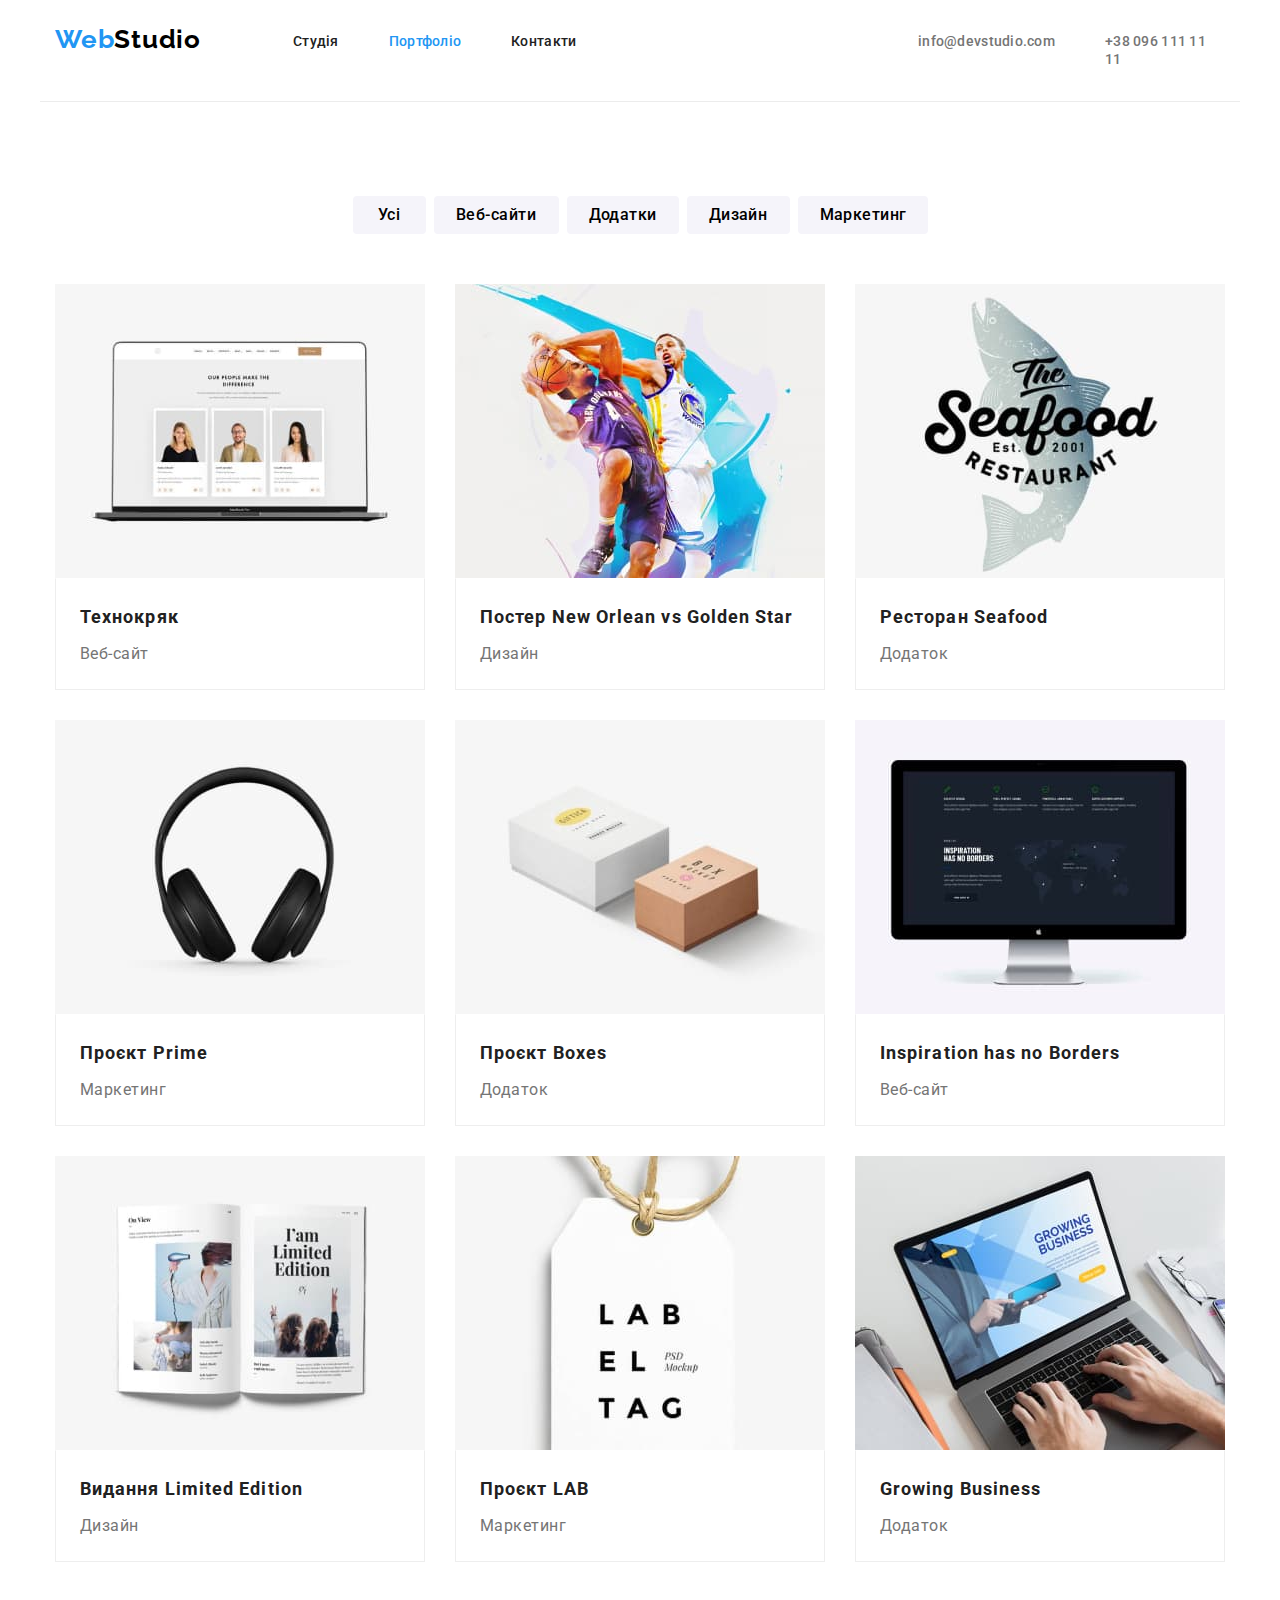
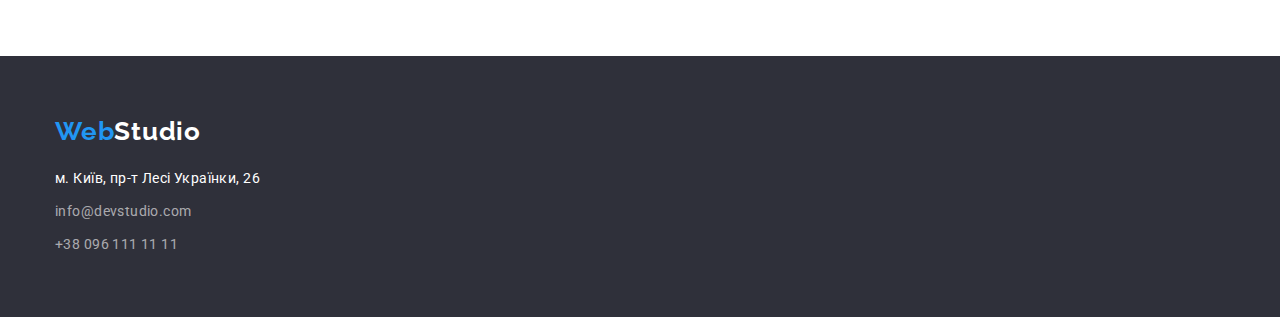
==== portfolio.html @ 36a31fe3 "summary" ====
<!DOCTYPE html>
<html lang="uk">
  <head>
    <meta charset="UTF-8">
    <meta http-equiv="X-UA-Compatible" content="IE=edge">
    <meta name="viewport" content="width=device-width, initial-scale=1.0">
    <title>Портфоліо</title>
    <link rel="preconnect" href="https://fonts.googleapis.com">
    <link rel="preconnect" href="https://fonts.gstatic.com" crossorigin>
    <link
      href="https://fonts.googleapis.com/css2?family=Raleway:wght@700&family=Roboto:wght@400;500;700;900&display=swap"
      rel="stylesheet"
    >
    <link
      rel="stylesheet"
      href="https://cdnjs.cloudflare.com/ajax/libs/modern-normalize/1.1.0/modern-normalize.min.css"
    >
    <link rel="stylesheet" href="./css/styles.css">
  </head>
  <body>
    <header>
      <div class="container header">
        <nav>
          <a href="./index.html" lang="en" class="logo link"
            ><span class="accent">Web</span>Studio</a
          >
          <ul class="navigation list">
            <li class="list-item">
              <a href="./index.html" class="nav-link studio link">Студія</a>
            </li>
            <li class="list-item">
              <a href="./portfolio.html" class="nav-link portfolio current link">Портфоліо</a>
            </li>
            <li class="list-item"><a href="#" class="nav-link contacts link">Контакти</a></li>
          </ul>
        </nav>
        <ul class="list">
          <li class="list-item mail-link">
            <a href="mailto:info@devstudio.com" lang="en" class="nav-link mail link"
              >info@devstudio.com</a
            >
          </li>
          <li class="list-item phone-link">
            <a href="tel:+380961111111" class="nav-link phone link">+38 096 111 11 11</a>
          </li>
        </ul>
      </div>
    </header>
    <main>
      <section>
        <div class="container">
          <h1 class="visually-hidden title">Наші роботи</h1>
          <ul class="buttons list">
            <li><button type="button" class="button all">Усі</button></li>
            <li><button type="button" class="button web-sites">Веб-сайти</button></li>
            <li><button type="button" class="button apps">Додатки</button></li>
            <li><button type="button" class="button design">Дизайн</button></li>
            <li><button type="button" class="button marketing">Маркетинг</button></li>
          </ul>
          <ul class="cards list">
            <li class="card">
              <img
                src="./images/technocrack.jpg"
                alt="дизайн веб-сайту Технокряк"
                width="370"
                height="294"
              >
              <div class="card-container">
              <h2 class="card-title">Технокряк</h2>
              <p class="card-description">Веб-сайт</p>
            </div>
            </li>
            <li class="card">
              <img
                src="./images/new-orlean.jpg"
                alt="дизайн постера New Orlean vs Golden Star"
                width="370"
                height="294"
              >
              <div class="card-container">
              <h2 class="card-title">Постер New Orlean vs Golden Star</h2>
              <p class="card-description">Дизайн</p>
            </div>
            </li>
            <li class="card">
              <img
                src="./images/seafood.jpg"
                alt="дизайн додатка ресторану Seafood"
                width="370"
                height="294"
              >
              <div class="card-container">
              <h2 class="card-title">Ресторан Seafood</h2>
              <p class="card-description">Додаток</p>
              </div>
            </li>
            <li class="card">
              <img
                src="./images/prime.jpg"
                alt="дизайн веб-сайту навушників Prime"
                width="370"
                height="294"
              >
              <div class="card-container">
              <h2 class="card-title">Проєкт Prime</h2>
              <p class="card-description">Маркетинг</p>
            </div>
            </li>
            <li class="card">
              <img
                src="./images/boxes.jpg"
                alt="дизайн веб-сайту проєкта Boxes"
                width="370"
                height="294"
              >
              <div class="card-container">
              <h2 class="card-title">Проєкт Boxes</h2>
              <p class="card-description">Додаток</p>
            </div>
            </li>
            <li class="card">
              <img
                src="./images/inspiration.jpg"
                alt="дизайн веб-сайту Inspiration has no Borders"
                width="370"
                height="294"
              >
              <div class="card-container">
              <h2 class="card-title">Inspiration has no Borders</h2>
              <p class="card-description">Веб-сайт</p>
            </div>
            </li>
            <li class="card">
              <img
                src="./images/limited-edition.jpg"
                alt="дизайн видання Limited Edition"
                width="370"
                height="294"
              >
              <div class="card-container">
              <h2 class="card-title">Видання Limited Edition</h2>
              <p class="card-description">Дизайн</p>
            </div>
            </li>
            <li class="card">
              <img
                src="./images/lab.jpg"
                alt="дизайн веб-сайту проєкта LAB"
                width="370"
                height="294"
              >
              <div class="card-container">
              <h2 class="card-title">Проєкт LAB</h2>
              <p class="card-description">Маркетинг</p>
            </div>
            </li>
            <li class="card">
              <img
                src="./images/growing-business.jpg"
                alt="дизайн додатка Growing Business"
                width="370"
                height="294"
              >
              <div class="card-container">
              <h2 class="card-title">Growing Business</h2>
              <p class="card-description">Додаток</p>
              </div>
            </li>
          </ul>
        </div>
      </section>
    </main>
    <footer class="footer-menu">
      <div class="container footer">
        <a href="./index.html" lang="en" class="logo link address"
          ><span class="accent">Web</span><span class="part-logo">Studio</span></a
        >
        <address>
          <ul class="address-links list">
            <li>
              <a
                href="https://goo.gl/maps/CPtrU1FHBa2aNyZL9"
                target="_blank"
                rel="noopener noreferrer nofollow"
                class="address-map link"
              >
                м. Київ, пр-т Лесі Українки, 26
              </a>
            </li>
            <li>
              <a href="mailto:info@devstudio.com" lang="en" class="address-mail link"
                >info@devstudio.com</a
              >
            </li>
            <li class="address-tel">
              <a href="tel:+380961111111" class="address-phone link">+38 096 111 11 11</a>
            </li>
          </ul>
        </address>
      </div>
    </footer>
  </body>
</html>
---- css/styles.css ----
body {
  font-family: 'Roboto', sans-serif;
  color: var(--main-color-text);
  font-size: 16px;
  background-color: var(--add-color-text);
}
:root {
  --main-color-text: #212121;
  --second-color-text: #757575;
  --accent-color-text: #2196f3;
  --add-color-text: #ffffff;
  --address-accent: rgba(255, 255, 255, 0.6);
  --studio-accent: #000000;
  --main-color-bcg: #f5f5f5;
  --second-color-bcg: #2f303a;
  --accent-color-bcg: #f5f4fa;
  --main-letter-spacing: 0.03em;
  --second-letter-spacing: 0.06em;
  --second-font-size: 14px;
  --accent-hero-button: #188ce8;
  --main-font-weight: 700;
  --second-font-weight: 500;
}
.button {
  font: inherit;
  cursor: pointer;
  font-weight: var(--second-font-weight);
  line-height: 1.62;
  border: none;
}
.button,
.our-team {
  background-color: var(--accent-color-bcg);
}
.logo {
  font-family: 'Raleway';
  font-size: 26px;
  color: var(--studio-accent);
  font-weight: var(--main-font-weight);
  line-height: 1.19;
}
.nav-link {
  font-weight: var(--second-font-weight);
  font-size: var(--second-font-size);
  letter-spacing: 0.02em;
  line-height: 1.14;
}
.nav-link:hover,
.nav-link:focus,
.nav-link:active,
.accent,
.address-mail:hover,
.address-mail:focus,
.address-mail:active,
.address-phone:hover,
.address-phone:focus,
.address-phone:active {
  color: var(--accent-color-text);
}
.button:hover,
.button:focus,
.button:active,
.hero-button {
  background-color: var(--accent-color-text);
}
.card-title {
  font-weight: var(--main-font-weight);
  font-size: 18px;
  line-height: 2;
  letter-spacing: var(--second-letter-spacing);
}
.card-description {
  line-height: 1.88;
}
.address-links {
  font-size: var(--second-font-size);
  font-style: normal;
  line-height: 1.71;
}
.address-map,
.part-logo,
.hero-title,
.hero-button,
.button:hover,
.button:focus,
.button:active {
  color: var(--add-color-text);
}
.address-mail,
.address-phone {
  color: var(--address-accent);
}
.hero,
.footer-menu {
  background-color: var(--second-color-bcg);
}
.hero-title {
  font-weight: 900;
  font-size: 44px;
  line-height: 1.36;
  letter-spacing: var(--second-letter-spacing);
  text-transform: uppercase;
}
.hero-button {
  font: inherit;
  font-weight: var(--main-font-weight);
  line-height: 1.88;
  letter-spacing: var(--second-letter-spacing);
  box-shadow: 0px 4px 4px rgba(0, 0, 0, 0.15);
  border-radius: 4px;
  border: none;
}
.hero-button:hover,
.hero-button:focus,
.hero-button:active {
  background-color: var(--accent-hero-button);
}
.benefit-title {
  font-weight: var(--main-font-weight);
  font-size: var(--second-font-size);
  line-height: 1.14;
  text-transform: uppercase;
}
.benefit-description {
  font-size: var(--second-font-size);
  line-height: 1.71;
}
.benefit-description,
.member-speciality,
.card-description,
.mail,
.phone {
  color: var(--second-color-text);
}
.title {
  font-weight: var(--main-font-weight);
  font-size: 36px;
  line-height: 1.17;
}
.visually-hidden {
  position: absolute;
  white-space: nowrap;
  width: 1px;
  height: 1px;
  overflow: hidden;
  border: 0;
  padding: 0;
  clip: rect(0 0 0 0);
  clip-path: inset(50%);
  margin: -1px;
}
.list {
  list-style-type: none;
}
.link {
  text-decoration: none;
}
.contacts,
.portfolio,
.studio {
  color: var(--main-color-text);
}
.current {
  color: var(--accent-color-text);
}
.team-card {
  background-color: var(--add-color-text);
  box-shadow: 0px 1px 3px rgba(0, 0, 0, 0.12), 0px 1px 1px rgba(0, 0, 0, 0.14),
    0px 2px 1px rgba(0, 0, 0, 0.2);
  border-radius: 0px 0px 4px 4px;
  width: 270px;
}
.card {
  width: 370px;
}
.team-member {
  font-weight: var(--second-font-weight);
  font-size: 16px;
  line-height: 1.19;
}
.member-speciality {
  line-height: 1.19;
}
.logo,
.benefit-title,
.benefit-description,
.title,
.team-member,
.member-speciality,
.address-links,
.button,
.card-description {
  letter-spacing: var(--main-letter-spacing);
}
.container {
  width: 100%;
  max-width: 1200px;
  margin: 0 auto;
  padding: 94px 15px;
}
.logo {
  display: inline-block;
  margin-right: 93px;
  margin-top: 24px;
  margin-bottom: 25px;
  width: 145px;
}
.item {
  margin-right: 30px;
}
.list-item {
  margin-right: 50px;
}
ul {
  padding-left: 0;
}
h1,
h2,
h3,
p,
ul {
  margin-top: 0;
  margin-bottom: 0;
}
.nav-link {
  padding: 0;
}
.navigation {
  width: 281px;
}
.address-links {
  flex-direction: column;
}
.top-page {
  padding: 0 15px;
}
.cards {
  padding: 0;
  margin: 0;
  display: flex;
  flex-wrap: wrap;
  margin-left: -30px;
  margin-top: -30px;
}
.cards > .card {
  flex-basis: calc(100% / 3 - 30px);
  margin-left: 30px;
  margin-top: 30px;
}
.buttons {
  display: flex;
  width: 575px;
  margin-right: auto;
  margin-left: auto;
  margin-bottom: 50px;
}
.button {
  align-items: center;
  margin-bottom: 0px;
  padding: 6px 22px;
  margin-right: 8px;
  border-radius: 4px;
}
.all {
  width: 73px;
  padding: 6px 25px;
}
.web-sites {
  width: 125px;
}
.apps {
  width: 112px;
}
.design {
  width: 103px;
}
.marketing {
  width: 130px;
}
.buttons > .button {
  padding: 0;
  margin: 0;
}
.buttons:last-child {
  margin-right: 0;
}
.container.footer {
  padding-top: 60px;
  padding-bottom: 60px;
}
.logo.address {
  margin-bottom: 20px;
}
.address-map,
.address-phone,
.address-mail {
  display: inline-block;
  margin-bottom: 9px;
}
.card-title {
  margin: 20px 24px 4px 24px;
}
.card-description {
  margin: 0 24px 20px 24px;
}
ul {
  display: flex;
}
.hero-button {
  display: flex;
  margin: 0 auto;
  width: 216px;
  padding: 10px 32px;
  text-align: center;
  align-items: center;
  white-space: nowrap;
}
.hero-title {
  width: 696px;
  margin: 0 auto;
  text-align: center;
  margin-bottom: 30px;
}
.container.hero {
  padding-top: 200px;
  padding-bottom: 200px;
}
.examples-work {
  padding-top: 0;
}
.work,
.team {
  margin-bottom: 50px;
  text-align: center;
}
.team-member,
.member-speciality {
  text-align: center;
}
.container.header {
  padding-bottom: 0px;
}
.benefit-title {
  margin-bottom: 10px;
}
.team-card:last-child,
.designing {
  margin-right: 0px;
}
.team-member {
  margin: 30px 70px 10px 71px;
  white-space: nowrap;
}
.member-speciality {
  margin: 0px 70px 30px 70px;
  white-space: nowrap;
}
.logo.address {
  margin-top: 0px;
  margin-right: 0px;
}
.benefit-description {
  width: 270px;
}
.developer {
  margin-right: 61px;
  margin-left: 62px;
}
.marketolog {
  margin-right: 97px;
  margin-left: 97px;
  width: 76px;
}
.designer {
  margin-right: 91px;
  margin-left: 92px;
}
.container.header {
  display: flex;
  padding: 0px 15px;
}
nav {
  display: flex;
}
.navigation {
  margin: 32px 344px 32px 0px;
}
.list-item:last-child {
  margin-right: 0px;
}
.mail-link {
  margin: 32px 50px 32px 0px;
}
.phone-link {
  margin: 32px 0px;
}
.address-phone {
  margin-bottom: 0px;
}
.container.header {
  border-bottom: 1px solid #ececec;
}
.card-container {
  border: 1px solid #eeeeee;
  border-top-color: transparent;
}
img {
  display: block;
}
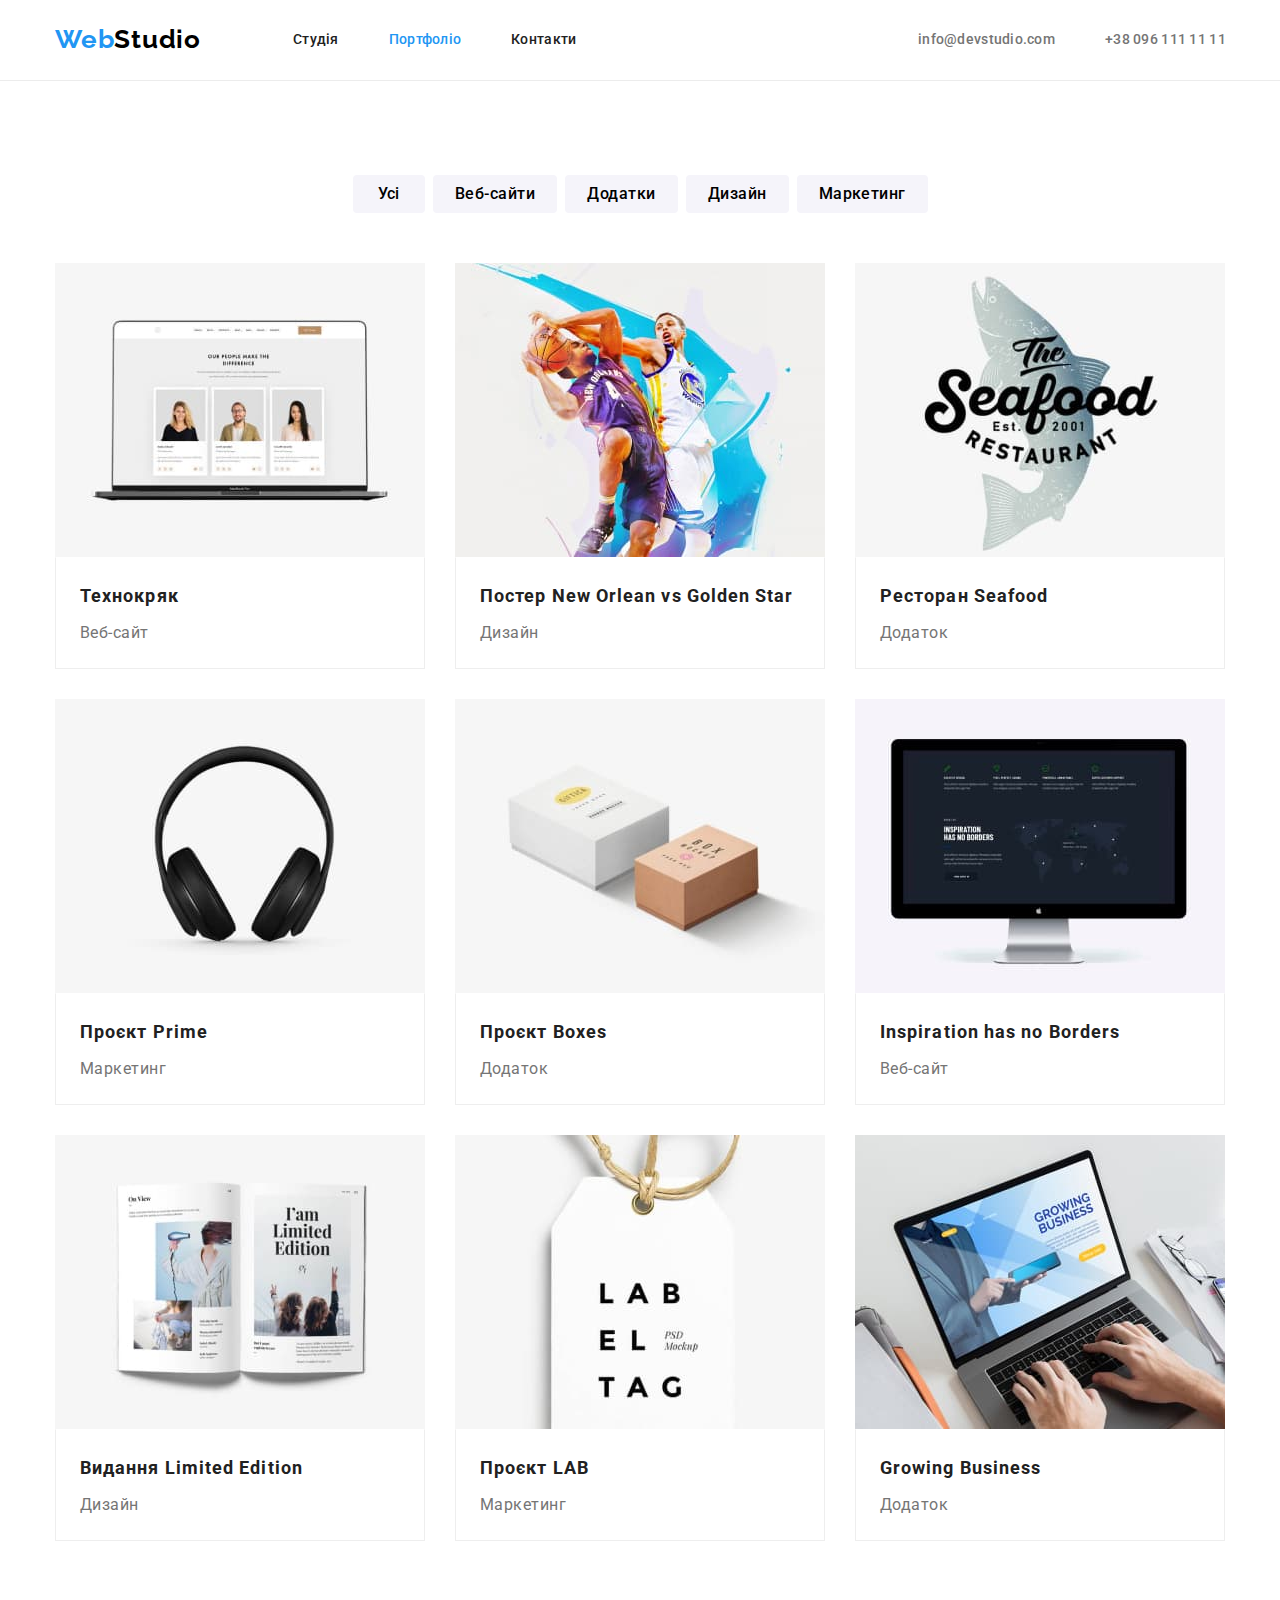
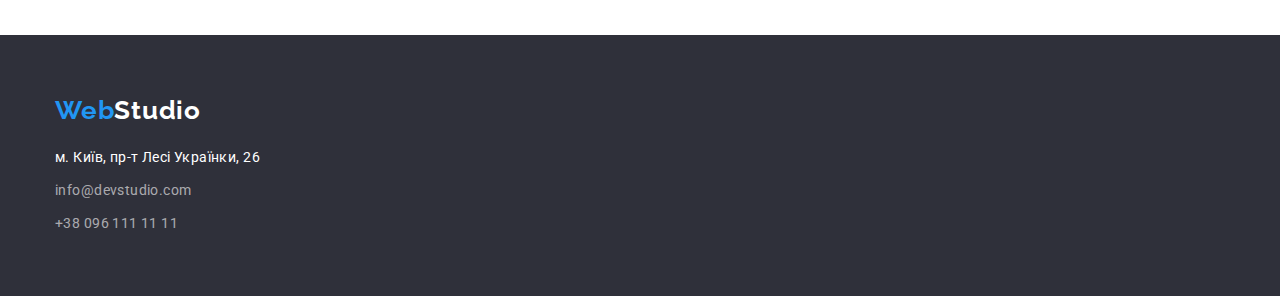
==== commit 8477dec4: "summary" ====
--- a/portfolio.html
+++ b/portfolio.html
@@ -47,7 +47,7 @@
       </div>
     </header>
     <main>
-      <section>
+      <section class="section">
         <div class="container">
           <h1 class="visually-hidden title">Наші роботи</h1>
           <ul class="buttons list">
--- a/css/styles.css
+++ b/css/styles.css
@@ -196,20 +196,23 @@
   width: 100%;
   max-width: 1200px;
   margin: 0 auto;
-  padding: 94px 15px;
+  padding-right: 15px;
+  padding-left: 15px;
 }
 .logo {
   display: inline-block;
+  width: 145px;
+  padding-top: 24px;
+  padding-bottom: 25px;
   margin-right: 93px;
-  margin-top: 24px;
-  margin-bottom: 25px;
-  width: 145px;
 }
 .item {
   margin-right: 30px;
 }
-.list-item {
+.nav-link {
+  display: inline-block;
   margin-right: 50px;
+  padding: 32px 0px;
 }
 ul {
   padding-left: 0;
@@ -222,17 +225,12 @@
   margin-top: 0;
   margin-bottom: 0;
 }
-.nav-link {
-  padding: 0;
-}
 .navigation {
   width: 281px;
+  margin-right: 344px;
 }
 .address-links {
   flex-direction: column;
-}
-.top-page {
-  padding: 0 15px;
 }
 .cards {
   padding: 0;
@@ -250,46 +248,25 @@
 .buttons {
   display: flex;
   width: 575px;
-  margin-right: auto;
-  margin-left: auto;
-  margin-bottom: 50px;
+ margin: 0 auto;
+ margin-bottom: 50px;
 }
 .button {
-  align-items: center;
   margin-bottom: 0px;
   padding: 6px 22px;
   margin-right: 8px;
   border-radius: 4px;
 }
 .all {
-  width: 73px;
   padding: 6px 25px;
 }
-.web-sites {
-  width: 125px;
-}
-.apps {
-  width: 112px;
-}
-.design {
-  width: 103px;
-}
 .marketing {
-  width: 130px;
-}
-.buttons > .button {
-  padding: 0;
-  margin: 0;
-}
-.buttons:last-child {
   margin-right: 0;
-}
-.container.footer {
-  padding-top: 60px;
-  padding-bottom: 60px;
 }
 .logo.address {
   margin-bottom: 20px;
+  padding-top: 0px;
+  padding-bottom: 0px;
 }
 .address-map,
 .address-phone,
@@ -298,11 +275,7 @@
   margin-bottom: 9px;
 }
 .card-title {
-  margin: 20px 24px 4px 24px;
-}
-.card-description {
-  margin: 0 24px 20px 24px;
-}
+  margin-bottom: 4px;}
 ul {
   display: flex;
 }
@@ -321,13 +294,7 @@
   text-align: center;
   margin-bottom: 30px;
 }
-.container.hero {
-  padding-top: 200px;
-  padding-bottom: 200px;
-}
-.examples-work {
-  padding-top: 0;
-}
+.section.hero {padding-top: 200px; padding-bottom: 200px;}
 .work,
 .team {
   margin-bottom: 50px;
@@ -348,11 +315,9 @@
   margin-right: 0px;
 }
 .team-member {
-  margin: 30px 70px 10px 71px;
   white-space: nowrap;
 }
 .member-speciality {
-  margin: 0px 70px 30px 70px;
   white-space: nowrap;
 }
 .logo.address {
@@ -362,19 +327,6 @@
 .benefit-description {
   width: 270px;
 }
-.developer {
-  margin-right: 61px;
-  margin-left: 62px;
-}
-.marketolog {
-  margin-right: 97px;
-  margin-left: 97px;
-  width: 76px;
-}
-.designer {
-  margin-right: 91px;
-  margin-left: 92px;
-}
 .container.header {
   display: flex;
   padding: 0px 15px;
@@ -382,28 +334,39 @@
 nav {
   display: flex;
 }
-.navigation {
-  margin: 32px 344px 32px 0px;
-}
-.list-item:last-child {
+.contacts {
+  width: 64px;
   margin-right: 0px;
 }
-.mail-link {
-  margin: 32px 50px 32px 0px;
-}
-.phone-link {
-  margin: 32px 0px;
+.mail-link, .phone-link{ display: inline-block;
+  padding: 32px 0px;
 }
 .address-phone {
   margin-bottom: 0px;
 }
-.container.header {
+header {
   border-bottom: 1px solid #ececec;
 }
 .card-container {
   border: 1px solid #eeeeee;
   border-top-color: transparent;
+ padding: 20px 24px;
 }
 img {
   display: block;
 }
+.section {padding-top: 94px; padding-bottom: 94px; margin: 0 auto;}
+.list-item {padding: 0;}
+.phone.link {margin-right: 0px;
+width: 122px;
+margin-left: auto;}
+.mail.link {margin-left: auto;}
+.item:last-child {margin-right: 0px;}
+.examples-work {
+  padding-top: 0;
+}
+.worker-container {padding-top: 30px;
+padding-bottom: 30px;}
+.team-member {margin-bottom: 10px;}
+.footer-menu {padding-top: 60px; padding-bottom: 60px;}
+.web-sites {white-space: nowrap;}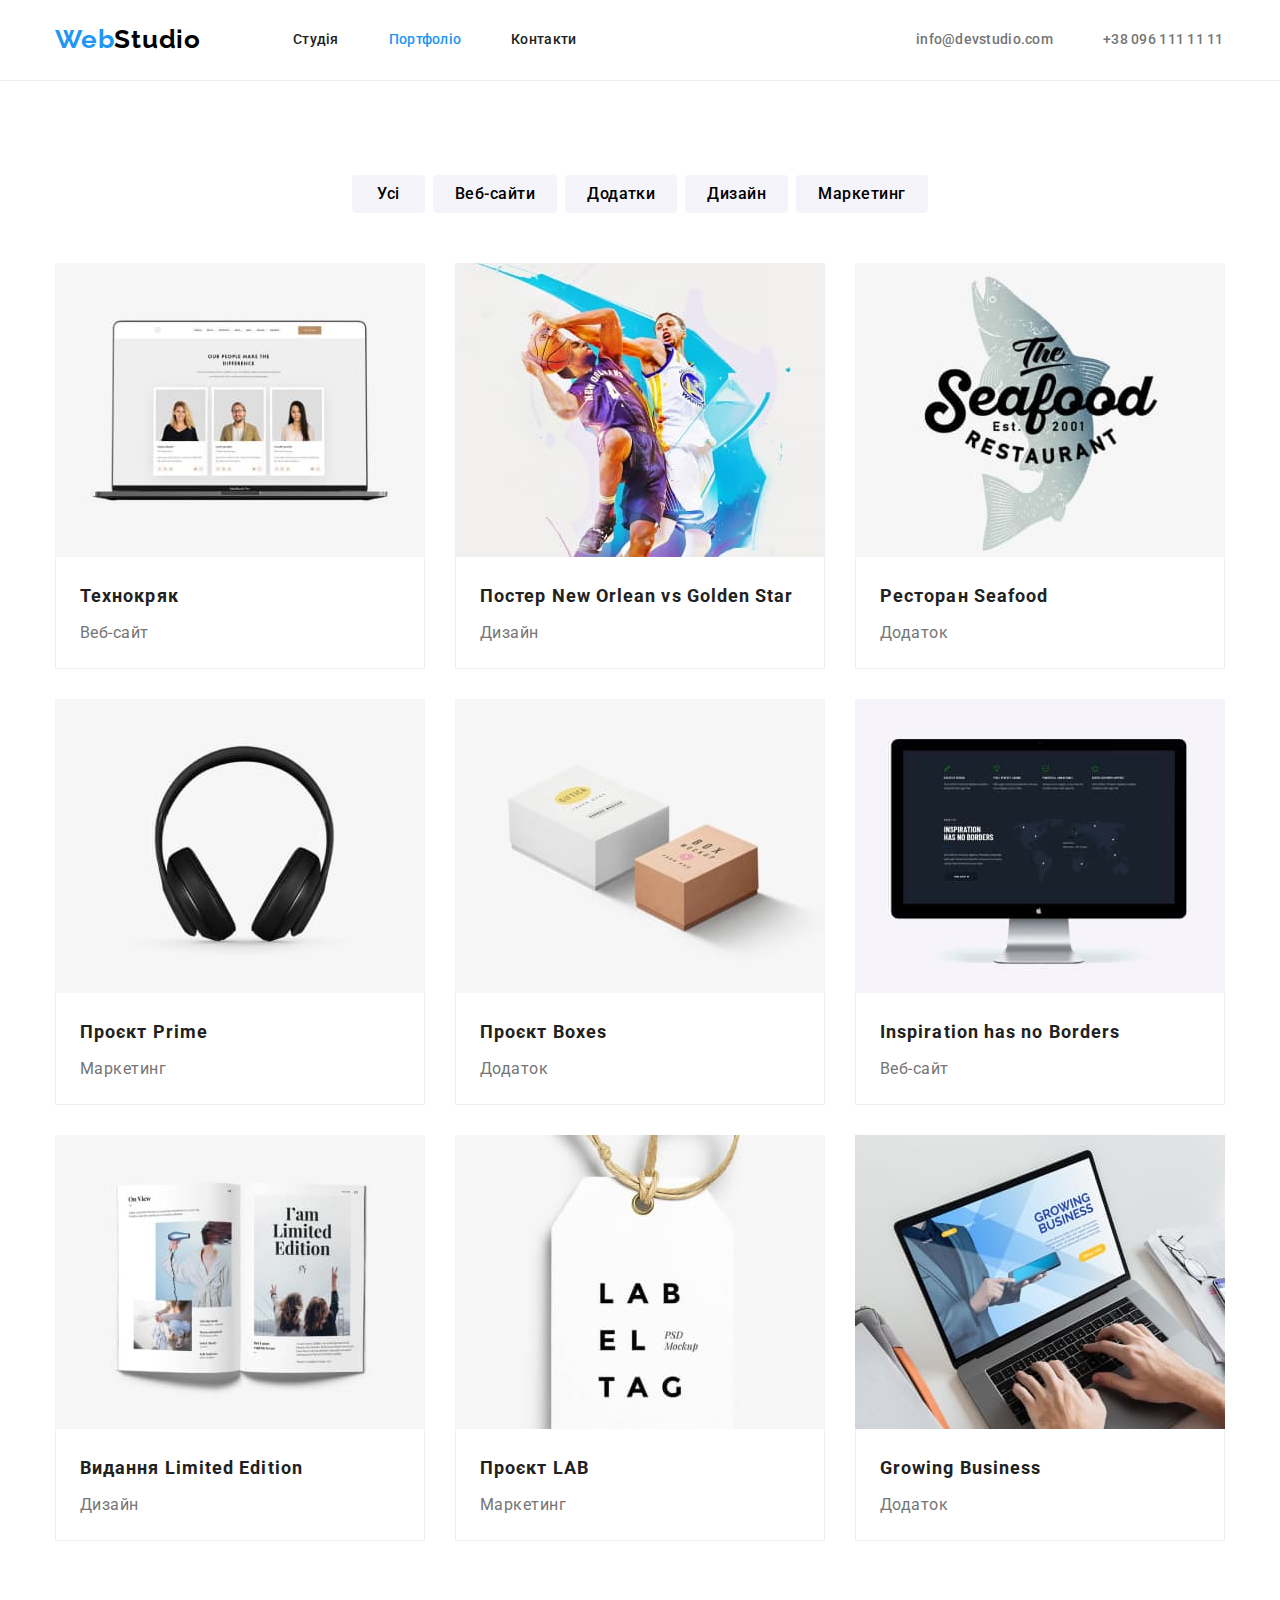
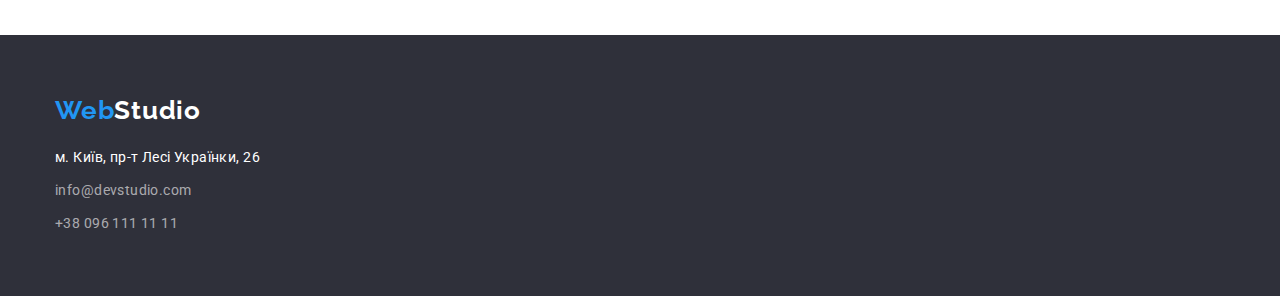
==== commit 5ece56f5: "summary" ====
--- a/portfolio.html
+++ b/portfolio.html
@@ -34,6 +34,7 @@
             <li class="list-item"><a href="#" class="nav-link contacts link">Контакти</a></li>
           </ul>
         </nav>
+        <div class="container-links">
         <ul class="list">
           <li class="list-item mail-link">
             <a href="mailto:info@devstudio.com" lang="en" class="nav-link mail link"
@@ -44,6 +45,7 @@
             <a href="tel:+380961111111" class="nav-link phone link">+38 096 111 11 11</a>
           </li>
         </ul>
+      </div>
       </div>
     </header>
     <main>
--- a/css/styles.css
+++ b/css/styles.css
@@ -225,10 +225,6 @@
   margin-top: 0;
   margin-bottom: 0;
 }
-.navigation {
-  width: 281px;
-  margin-right: 344px;
-}
 .address-links {
   flex-direction: column;
 }
@@ -247,8 +243,7 @@
 }
 .buttons {
   display: flex;
-  width: 575px;
- margin: 0 auto;
+  justify-content: center;
  margin-bottom: 50px;
 }
 .button {
@@ -369,4 +364,5 @@
 padding-bottom: 30px;}
 .team-member {margin-bottom: 10px;}
 .footer-menu {padding-top: 60px; padding-bottom: 60px;}
-.web-sites {white-space: nowrap;}+.web-sites {white-space: nowrap;}
+.container-links {margin-left: auto;}